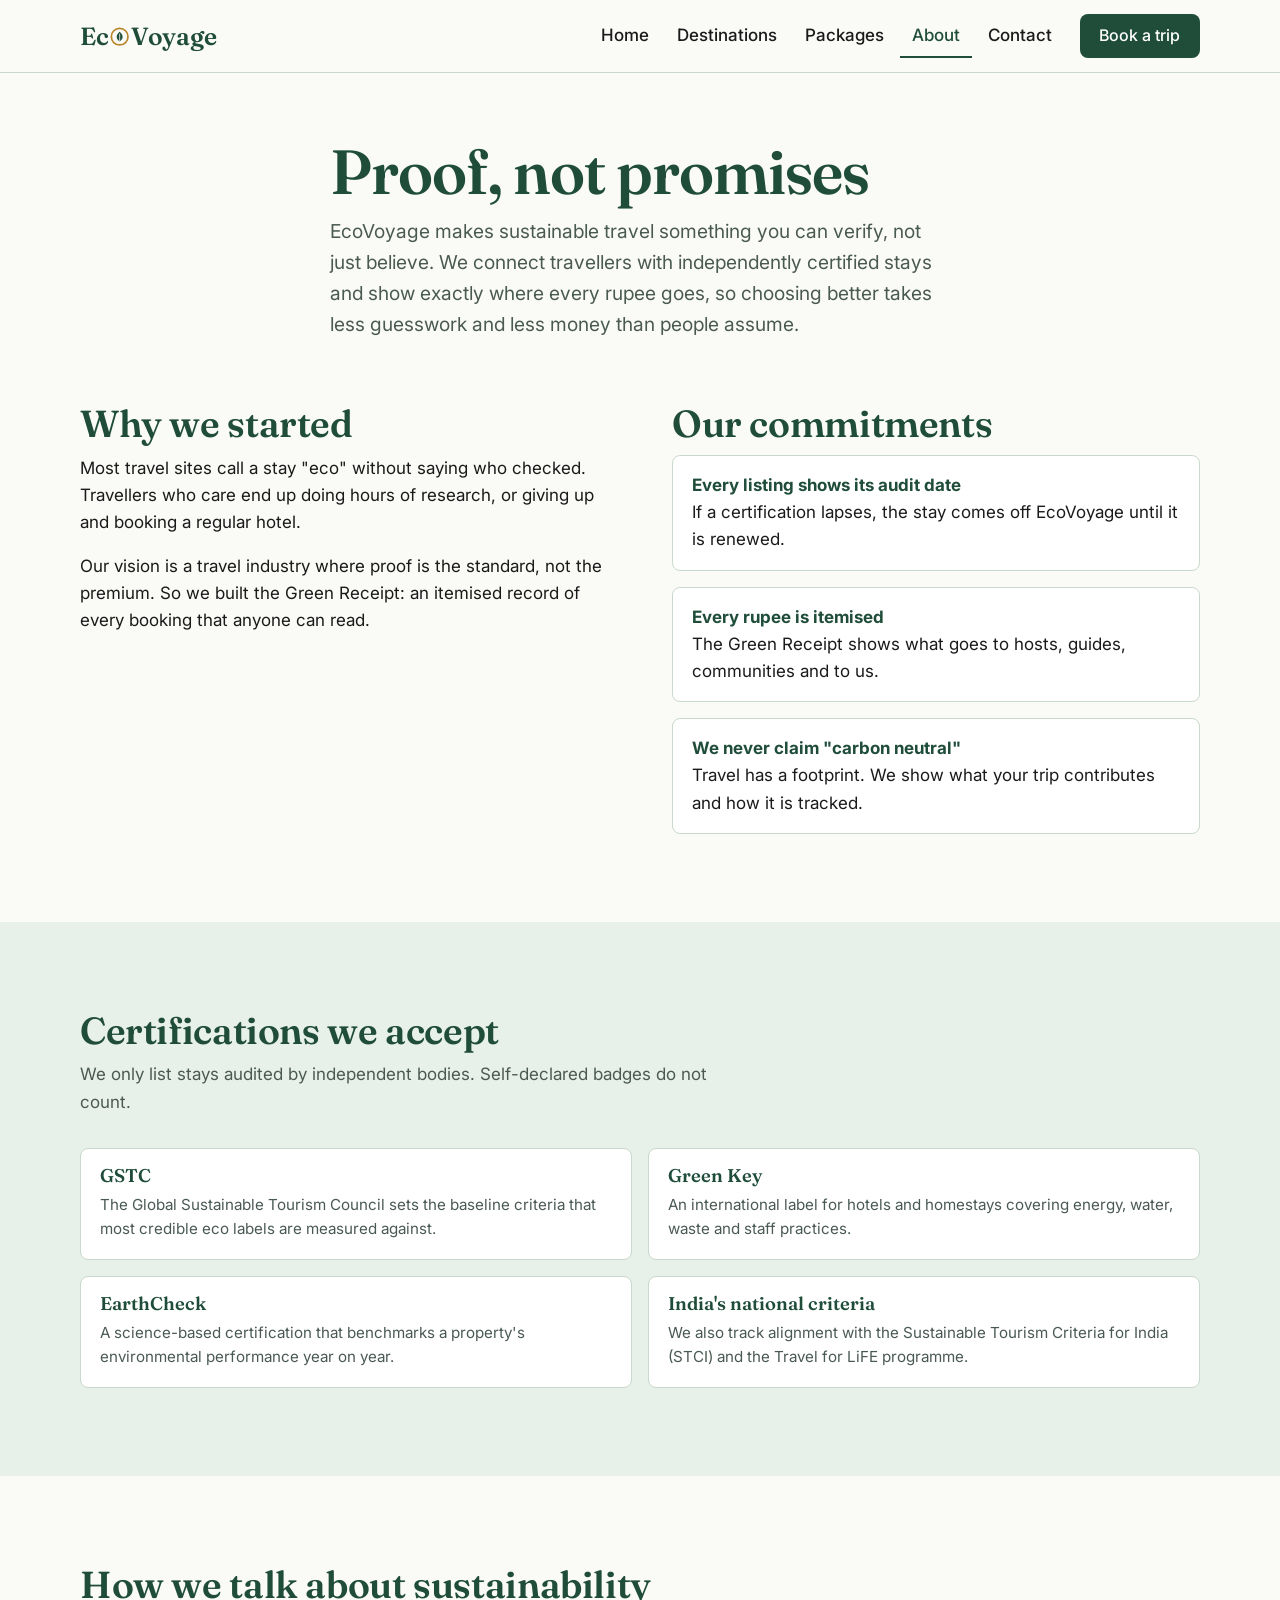
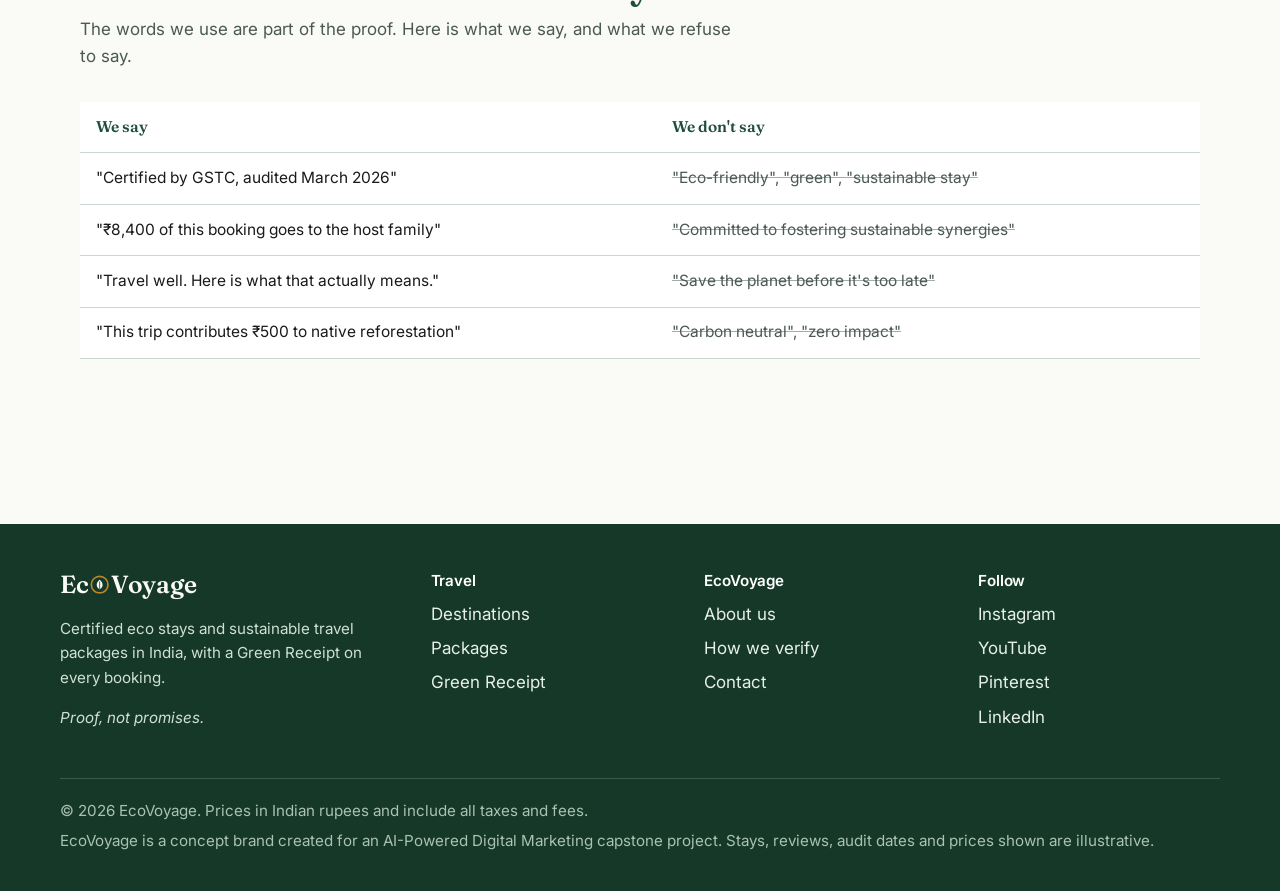
==== about.html @ 96d6a7dd "Add files via upload" ====
<!doctype html>
<html lang="en-IN">
<head>
<meta charset="utf-8">
<meta name="viewport" content="width=device-width, initial-scale=1">
<title>About EcoVoyage | How We Verify Eco-Certified Stays in India</title>
<meta name="description" content="EcoVoyage lists only independently certified stays in India and shows the audit date on every listing. Read our mission, our certification standards and our commitments.">
<meta property="og:type" content="website">
<meta property="og:site_name" content="EcoVoyage">
<meta property="og:title" content="About EcoVoyage | How We Verify Eco-Certified Stays in India">
<meta property="og:description" content="EcoVoyage lists only independently certified stays in India and shows the audit date on every listing. Read our mission, our certification standards and our commitments.">
<meta name="theme-color" content="#1F4D3A">
<link rel="icon" href="assets/favicon.svg" type="image/svg+xml">
<link rel="preconnect" href="https://fonts.googleapis.com">
<link rel="preconnect" href="https://fonts.gstatic.com" crossorigin>
<link href="https://fonts.googleapis.com/css2?family=Fraunces:opsz,wght@9..144,500;9..144,600&family=Inter:wght@400;500;600&display=swap" rel="stylesheet">
<link rel="stylesheet" href="style.css">
<!-- Task 7: paste the Google tag (gtag.js) snippet from Google Ads here, directly below this line. -->
</head><body>
<a class="skip" href="#main">Skip to content</a>
<header class="site-header">
  <div class="wrap header-inner">
    <a class="brand" href="index.html" aria-label="EcoVoyage home">Ec<svg class="seal" viewBox="0 0 32 32" aria-hidden="true" focusable="false"><circle class="ring" cx="16" cy="16" r="12.5"/><path class="leaf" d="M16 8.5c-4.6 3.8-5.8 8.4-2.6 12.4 1.2 1.4 2.6 2.2 2.6 2.2s1.4-.8 2.6-2.2c3.2-4 2-8.6-2.6-12.4z"/><path class="vein" d="M16 12v10"/></svg>Voyage</a>
    <button class="nav-toggle" type="button" aria-expanded="false" aria-controls="site-nav">Menu</button>
    <nav id="site-nav" class="site-nav" aria-label="Main">
      <a href="index.html">Home</a>
      <a href="destinations.html">Destinations</a>
      <a href="packages.html">Packages</a>
      <a href="about.html" aria-current="page">About</a>
      <a href="contact.html">Contact</a>
      <a class="btn btn-primary nav-cta" href="packages.html">Book a trip</a>
    </nav>
  </div>
</header>
<main id="main">
<section class="page-head">
  <div class="wrap section-intro">
    <h1>Proof, not promises</h1>
    <p class="lead">EcoVoyage makes sustainable travel something you can verify, not just believe. We connect travellers with independently certified stays and show exactly where every rupee goes, so choosing better takes less guesswork and less money than people assume.</p>
  </div>
</section>
<section class="band" style="padding-top:1rem" aria-labelledby="why">
  <div class="wrap split">
    <div>
      <h2 id="why">Why we started</h2>
      <p>Most travel sites call a stay "eco" without saying who checked. Travellers who care end up doing hours of research, or giving up and booking a regular hotel.</p>
      <p>Our vision is a travel industry where proof is the standard, not the premium. So we built the Green Receipt: an itemised record of every booking that anyone can read.</p>
    </div>
    <div>
      <h2>Our commitments</h2>
      <ul class="commitments">
        <li><strong>Every listing shows its audit date</strong>If a certification lapses, the stay comes off EcoVoyage until it is renewed.</li>
        <li><strong>Every rupee is itemised</strong>The Green Receipt shows what goes to hosts, guides, communities and to us.</li>
        <li><strong>We never claim "carbon neutral"</strong>Travel has a footprint. We show what your trip contributes and how it is tracked.</li>
      </ul>
    </div>
  </div>
</section>
<section class="band band-sage" id="certifications" aria-labelledby="certs-h">
  <div class="wrap">
    <div class="section-intro">
      <h2 id="certs-h">Certifications we accept</h2>
      <p>We only list stays audited by independent bodies. Self-declared badges do not count.</p>
    </div>
    <div class="certs">
      <div class="cert"><h3>GSTC</h3><p>The Global Sustainable Tourism Council sets the baseline criteria that most credible eco labels are measured against.</p></div>
      <div class="cert"><h3>Green Key</h3><p>An international label for hotels and homestays covering energy, water, waste and staff practices.</p></div>
      <div class="cert"><h3>EarthCheck</h3><p>A science-based certification that benchmarks a property's environmental performance year on year.</p></div>
      <div class="cert"><h3>India's national criteria</h3><p>We also track alignment with the Sustainable Tourism Criteria for India (STCI) and the Travel for LiFE programme.</p></div>
    </div>
  </div>
</section>
<section class="band" aria-labelledby="voice">
  <div class="wrap">
    <div class="section-intro">
      <h2 id="voice">How we talk about sustainability</h2>
      <p>The words we use are part of the proof. Here is what we say, and what we refuse to say.</p>
    </div>
    <div class="table-scroll">
      <table class="voice">
        <thead><tr><th scope="col">We say</th><th scope="col">We don't say</th></tr></thead>
        <tbody>
          <tr><td>"Certified by GSTC, audited March 2026"</td><td>"Eco-friendly", "green", "sustainable stay"</td></tr>
          <tr><td>"&#8377;8,400 of this booking goes to the host family"</td><td>"Committed to fostering sustainable synergies"</td></tr>
          <tr><td>"Travel well. Here is what that actually means."</td><td>"Save the planet before it's too late"</td></tr>
          <tr><td>"This trip contributes &#8377;500 to native reforestation"</td><td>"Carbon neutral", "zero impact"</td></tr>
        </tbody>
      </table>
    </div>
  </div>
</section>
</main>
<footer class="site-footer">
  <div class="wrap footer-grid">
    <div>
      <a class="brand" href="index.html" aria-label="EcoVoyage home">Ec<svg class="seal" viewBox="0 0 32 32" aria-hidden="true" focusable="false"><circle class="ring" cx="16" cy="16" r="12.5"/><path class="leaf" d="M16 8.5c-4.6 3.8-5.8 8.4-2.6 12.4 1.2 1.4 2.6 2.2 2.6 2.2s1.4-.8 2.6-2.2c3.2-4 2-8.6-2.6-12.4z"/><path class="vein" d="M16 12v10"/></svg>Voyage</a>
      <p style="margin-top:1rem">Certified eco stays and sustainable travel packages in India, with a Green Receipt on every booking.</p>
      <p><em>Proof, not promises.</em></p>
    </div>
    <div>
      <h2>Travel</h2>
      <ul><li><a href="destinations.html">Destinations</a></li><li><a href="packages.html">Packages</a></li><li><a href="packages.html#receipt-starter">Green Receipt</a></li></ul>
    </div>
    <div>
      <h2>EcoVoyage</h2>
      <ul><li><a href="about.html">About us</a></li><li><a href="about.html#certifications">How we verify</a></li><li><a href="contact.html">Contact</a></li></ul>
    </div>
    <div>
      <h2>Follow</h2>
      <ul><li><a href="#">Instagram</a></li><li><a href="#">YouTube</a></li><li><a href="#">Pinterest</a></li><li><a href="#">LinkedIn</a></li></ul>
    </div>
  </div>
  <div class="wrap footer-note">
    <p>&copy; 2026 EcoVoyage. Prices in Indian rupees and include all taxes and fees.</p>
    <p>EcoVoyage is a concept brand created for an AI-Powered Digital Marketing capstone project. Stays, reviews, audit dates and prices shown are illustrative.</p>
  </div>
</footer>
<script src="script.js"></script>
</body>
</html>
---- style.css ----
/* EcoVoyage | Proof, not promises
   WORLD: a travel desk where every claim comes with its paperwork.
   FEELING: calm trust. Emma should feel she can check, not just believe.
   SIGNATURE: the Green Receipt, an itemised booking slip showing who audited the stay and where each rupee goes.
   COLOUR RULE: Verified Amber is used only for verification (stamps, audit dates, certification tags). Nothing decorative is amber.
*/
:root{
  --forest:#1F4D3A;      /* primary: headers, navigation, CTAs */
  --forest-deep:#163829; /* hover and footer */
  --sage:#E8F0EA;        /* section bands */
  --sage-line:#C9D9CD;   /* borders on sage */
  --amber:#B8862B;       /* proof accent: borders, stamps, icons */
  --amber-text:#7A5716;  /* proof text on light backgrounds (AA contrast) */
  --ink:#1A1A1A;         /* body text */
  --muted:#4A5A52;       /* secondary text */
  --paper:#FAFAF7;       /* page background */
  --white:#FFFFFF;
  --serif:"Fraunces", Georgia, "Times New Roman", serif;
  --sans:"Inter", system-ui, -apple-system, "Segoe UI", Roboto, Arial, sans-serif;
  --wrap:1160px;
}
*,*::before,*::after{box-sizing:border-box}
html{scroll-behavior:smooth;-webkit-text-size-adjust:100%}
body{margin:0;font-family:var(--sans);font-size:1.0625rem;line-height:1.6;color:var(--ink);background:var(--paper);-webkit-font-smoothing:antialiased}
img,svg{max-width:100%;display:block}
a{color:var(--forest)}
a:hover{color:var(--forest-deep)}
:focus-visible{outline:3px solid var(--forest);outline-offset:3px;border-radius:4px}
.skip{position:absolute;left:-9999px;top:0;background:var(--forest);color:#fff;padding:.6rem 1rem;z-index:100}
.skip:focus{left:1rem;top:1rem}
.wrap{max-width:var(--wrap);margin:0 auto;padding:0 1.25rem}

/* Type */
h1,h2,h3{font-family:var(--serif);font-weight:600;line-height:1.12;color:var(--forest);font-optical-sizing:auto;margin:0 0 .6rem}
h1{font-size:clamp(2.3rem,5.2vw,3.9rem);letter-spacing:-.015em}
h2{font-size:clamp(1.7rem,3.2vw,2.35rem);letter-spacing:-.01em}
h3{font-size:1.3rem}
p{margin:0 0 1rem;max-width:66ch}
.lead{font-size:1.2rem;color:var(--muted);max-width:52ch}
.muted{color:var(--muted)}
.section-intro{max-width:60ch;margin-bottom:2rem}
.section-intro p{color:var(--muted)}

/* Buttons */
.btn{display:inline-flex;align-items:center;justify-content:center;min-height:48px;padding:.75rem 1.3rem;border-radius:8px;font:600 1rem/1.2 var(--sans);text-decoration:none;border:2px solid transparent;cursor:pointer;transition:background-color .15s,border-color .15s}
.btn-primary{background:var(--forest);color:#fff}
.btn-primary:hover{background:var(--forest-deep);color:#fff}
.btn-quiet{background:transparent;color:var(--forest);border-color:var(--forest)}
.btn-quiet:hover{background:var(--sage);color:var(--forest-deep)}
.btn-row{display:flex;flex-wrap:wrap;gap:.75rem;margin-top:1.5rem}

/* Brand wordmark: the leaf seal replaces the "o" in Eco */
.brand{display:inline-flex;align-items:center;font-family:var(--serif);font-weight:600;font-size:1.55rem;letter-spacing:-.01em;color:var(--forest);text-decoration:none;line-height:1}
.brand .seal{width:.86em;height:.86em;margin:0 .02em;transform:translateY(.04em)}
.seal .ring{fill:none;stroke:var(--amber);stroke-width:2.6}
.seal .leaf{fill:currentColor}
.seal .vein{stroke:var(--paper);stroke-width:1.2;fill:none;stroke-linecap:round}

/* Header */
.site-header{position:sticky;top:0;z-index:50;background:rgba(250,250,247,.94);backdrop-filter:blur(8px);border-bottom:1px solid var(--sage-line)}
.header-inner{display:flex;align-items:center;justify-content:space-between;gap:1rem;min-height:72px}
.site-nav{display:flex;align-items:center;gap:.25rem}
.site-nav a{color:var(--ink);text-decoration:none;padding:.55rem .75rem;border-radius:6px;font-weight:500}
.site-nav a:hover{background:var(--sage);color:var(--forest)}
.site-nav a[aria-current="page"]{color:var(--forest);box-shadow:inset 0 -2px 0 var(--forest);border-radius:0}
.site-nav .nav-cta{margin-left:.75rem;color:#fff;padding:.6rem 1.1rem;border-radius:8px;min-height:44px}
.site-nav .nav-cta:hover{background:var(--forest-deep);color:#fff}
.nav-toggle{display:none;background:none;border:2px solid var(--forest);color:var(--forest);font:600 .95rem var(--sans);padding:.5rem .9rem;border-radius:8px;min-height:44px;cursor:pointer}
@media (max-width:860px){
  .js .nav-toggle{display:inline-flex}
  .js .site-nav{display:none;position:absolute;left:0;right:0;top:100%;background:var(--paper);flex-direction:column;align-items:stretch;padding:.75rem 1.25rem 1.25rem;border-bottom:1px solid var(--sage-line)}
  .js .site-nav.open{display:flex}
  .site-nav{flex-wrap:wrap}
  .site-nav a{padding:.8rem .5rem}
  .site-nav .nav-cta{margin:.5rem 0 0}
}

/* Sections */
.band{padding:clamp(3rem,7vw,5.5rem) 0}
.band-sage{background:var(--sage)}
.page-head{padding:clamp(2.5rem,6vw,4rem) 0 1rem}

/* Hero */
.hero{padding:clamp(2.5rem,6vw,5rem) 0 clamp(3rem,6vw,5rem)}
.hero-grid{display:grid;grid-template-columns:1.05fr .95fr;gap:clamp(2rem,5vw,4.5rem);align-items:center}
.hero .trust-line{margin-top:1.75rem;font-size:.95rem;color:var(--muted);max-width:48ch}
@media (max-width:900px){.hero-grid{grid-template-columns:1fr}}

/* Proof tags (amber = verification only) */
.proof{display:inline-flex;align-items:flex-start;gap:.4rem;font-size:.85rem;font-weight:600;color:var(--amber-text)}
.proof::before{content:"";flex-shrink:0;margin-top:.3em;width:.8rem;height:.8rem;border-radius:50%;border:2px solid var(--amber);background:radial-gradient(circle,var(--amber) 0 30%,transparent 32%)}

/* Certification row */
.cert-row{display:flex;flex-wrap:wrap;gap:1rem 2.5rem;align-items:baseline;padding:1.5rem 0;border-top:1px solid var(--sage-line);border-bottom:1px solid var(--sage-line)}
.cert-row p{margin:0;color:var(--muted);font-size:.95rem}
.cert-row ul{display:flex;flex-wrap:wrap;gap:.75rem 2rem;list-style:none;margin:0;padding:0}
.cert-row li{font-family:var(--serif);font-size:1.15rem;color:var(--forest)}

/* How it works: a real sequence, so it is numbered */
.steps{list-style:none;margin:0;padding:0;display:grid;grid-template-columns:repeat(4,1fr);gap:1.5rem;counter-reset:step}
.steps li{counter-increment:step;position:relative;padding-top:3.25rem}
.steps li::before{content:counter(step);position:absolute;top:0;left:0;width:2.4rem;height:2.4rem;border-radius:50%;border:2px solid var(--forest);color:var(--forest);font:600 1.1rem/2.2rem var(--serif);text-align:center;background:var(--paper)}
.steps li:not(:last-child)::after{content:"";position:absolute;top:1.2rem;left:2.9rem;right:-1rem;border-top:2px dotted var(--sage-line)}
.steps h3{font-size:1.15rem}
.steps p{font-size:.98rem;color:var(--muted)}
@media (max-width:900px){.steps{grid-template-columns:1fr 1fr}.steps li::after{display:none}}
@media (max-width:560px){.steps{grid-template-columns:1fr}}

/* Stay cards */
.stays{display:grid;grid-template-columns:repeat(3,1fr);gap:1.5rem}
@media (max-width:980px){.stays{grid-template-columns:1fr 1fr}}
@media (max-width:620px){.stays{grid-template-columns:1fr}}
.stay{background:var(--white);border:1px solid var(--sage-line);border-radius:10px;overflow:hidden;display:flex;flex-direction:column}
.stay img{width:100%;aspect-ratio:16/10;object-fit:cover;background:var(--sage)}
.stay-body{padding:1.1rem 1.2rem 1.3rem;display:flex;flex-direction:column;gap:.35rem;flex:1}
.stay .place{font-size:.9rem;color:var(--muted);margin:0}
.stay h3{margin:0}
.stay .desc{font-size:.97rem;color:var(--muted);margin:.25rem 0 .5rem}
.stay .price{margin-top:auto;display:flex;justify-content:space-between;align-items:center;gap:1rem;padding-top:.75rem;border-top:1px solid var(--sage)}
.stay .price strong{font-family:var(--serif);font-size:1.25rem;color:var(--ink)}
.stay .price a{font-weight:600}
.stay[hidden]{display:none}

/* Filters */
.filters{display:flex;flex-wrap:wrap;gap:.6rem;margin:0 0 1.75rem}
.filter{font:500 .95rem var(--sans);background:var(--white);border:1px solid var(--sage-line);color:var(--ink);padding:.55rem 1rem;border-radius:999px;cursor:pointer;min-height:44px}
.filter[aria-pressed="true"]{background:var(--forest);border-color:var(--forest);color:#fff}
.filter-status{font-size:.95rem;color:var(--muted);margin:-1rem 0 1.5rem}

/* Packages */
.packages{display:grid;grid-template-columns:repeat(3,1fr);gap:1.5rem}
@media (max-width:980px){.packages{grid-template-columns:1fr}}
.package{background:var(--white);border:1px solid var(--sage-line);border-radius:10px;padding:1.5rem;display:flex;flex-direction:column}
.package .where{color:var(--muted);font-size:.95rem;margin:0 0 .75rem}
.package .cost{font-family:var(--serif);font-size:2rem;color:var(--ink);margin:.25rem 0 0}
.package .cost small{font-family:var(--sans);font-size:.9rem;color:var(--muted);font-weight:400}
.package ul{list-style:none;padding:0;margin:1rem 0 1.25rem;display:grid;gap:.45rem}
.package li{padding-left:1.4rem;position:relative;font-size:.98rem}
.package li::before{content:"";position:absolute;left:0;top:.55em;width:.55rem;height:.55rem;border-radius:2px;background:var(--forest)}
.package .actions{margin-top:auto;display:flex;flex-wrap:wrap;gap:.6rem}

/* ===== Signature: the Green Receipt ===== */
.receipt{position:relative;background:var(--white);color:var(--ink);max-width:440px;margin-inline:auto;padding:1.75rem 1.6rem 2.2rem;border-radius:4px 4px 0 0;box-shadow:0 1px 0 var(--sage-line),0 18px 40px -18px rgba(31,77,58,.35);font-variant-numeric:tabular-nums}
.receipt::after{content:"";position:absolute;left:0;right:0;bottom:-12px;height:12px;background:linear-gradient(-45deg,transparent 8px,var(--white) 0) 0 0/16px 12px repeat-x,linear-gradient(45deg,transparent 8px,var(--white) 0) 0 0/16px 12px repeat-x}
.receipt-head{display:grid;grid-template-columns:1fr auto;gap:.5rem 1rem;padding-bottom:1rem;border-bottom:2px dashed var(--sage-line);margin-bottom:.75rem}
.receipt-title{font-family:var(--serif);font-size:1.35rem;color:var(--forest);margin:0}
.receipt-meta{margin:0;font-size:.9rem;color:var(--muted)}
.receipt-no{margin:.35rem 0 0;font-size:.8rem;color:var(--muted)}
.stamp{grid-row:1/4;grid-column:2;align-self:start;width:96px;height:96px;border-radius:50%;border:2px solid var(--amber);outline:1px solid var(--amber);outline-offset:3px;color:var(--amber-text);display:flex;flex-direction:column;align-items:center;justify-content:center;text-align:center;font-size:.68rem;line-height:1.25;transform:rotate(-8deg);padding:.4rem}
.stamp strong{font-family:var(--serif);font-size:.95rem;font-weight:600}
.receipt-lines{list-style:none;margin:0;padding:0}
.receipt-lines li{display:flex;align-items:baseline;gap:.5rem;padding:.55rem 0}
.receipt-lines .item{display:flex;flex-direction:column;font-weight:500;font-size:.97rem}
.receipt-lines .item small{font-weight:400;font-size:.82rem;color:var(--muted)}
.receipt-lines .leader{flex:1;border-bottom:2px dotted var(--sage-line);transform:translateY(-.3em);min-width:1rem}
.receipt-lines .amt{font-weight:600}
.receipt-total{display:flex;justify-content:space-between;align-items:baseline;border-top:2px solid var(--ink);margin-top:.5rem;padding-top:.75rem}
.receipt-total strong{font-family:var(--serif);font-size:1.6rem}
.local-share{margin-top:1rem}
.local-share .bar{height:10px;border-radius:5px;background:var(--sage);overflow:hidden}
.local-share .bar span{display:block;height:100%;background:var(--forest)}
.local-share p{margin:.5rem 0 0;font-size:.92rem}
.receipt-foot{margin:1rem 0 0;font-size:.85rem;color:var(--muted);text-align:center}

/* One orchestrated moment: the receipt prints on first load */
@media (prefers-reduced-motion:no-preference){
  .hero .receipt{animation:print 1.1s cubic-bezier(.2,.7,.2,1) .2s both}
  @keyframes print{from{clip-path:inset(0 0 100% 0);transform:translateY(-14px)}to{clip-path:inset(0 0 -20px 0);transform:none}}
}

/* Receipt tabs (packages page) */
.receipt-tabs{display:flex;flex-wrap:wrap;gap:.5rem;justify-content:center;margin-bottom:2rem}
.receipt-tabs button{font:600 .95rem var(--sans);background:var(--white);border:1px solid var(--sage-line);color:var(--forest);padding:.6rem 1.1rem;border-radius:8px;min-height:44px;cursor:pointer}
.receipt-tabs button[aria-selected="true"]{background:var(--forest);color:#fff;border-color:var(--forest)}
.receipt-panels{display:grid;gap:3rem}
.js .receipt-panels .receipt[hidden]{display:none}

/* Reviews */
.reviews{display:grid;grid-template-columns:repeat(3,1fr);gap:1.5rem}
@media (max-width:900px){.reviews{grid-template-columns:1fr}}
.review{margin:0;padding:1.4rem;background:var(--white);border-left:3px solid var(--forest);border-radius:0 8px 8px 0}
.review blockquote{margin:0 0 1rem;font-family:var(--serif);font-size:1.12rem;line-height:1.45;color:var(--ink)}
.review figcaption{font-size:.92rem;color:var(--muted)}

/* FAQ */
.faq{max-width:760px}
.faq details{border-bottom:1px solid var(--sage-line);padding:1rem 0}
.faq summary{cursor:pointer;font-weight:600;font-size:1.05rem;list-style:none;display:flex;justify-content:space-between;gap:1rem}
.faq summary::-webkit-details-marker{display:none}
.faq summary::after{content:"+";font-family:var(--serif);font-size:1.4rem;line-height:1;color:var(--forest)}
.faq details[open] summary::after{content:"\2212"}
.faq details p{margin:.75rem 0 0;color:var(--muted)}

/* Newsletter + forms */
.signup{display:grid;grid-template-columns:1fr 1fr;gap:2rem;align-items:center;background:var(--forest);color:#fff;border-radius:12px;padding:clamp(1.75rem,4vw,3rem)}
.signup h2{color:#fff}
.signup p{color:#D6E4DA}
@media (max-width:820px){.signup{grid-template-columns:1fr}}
.signup form{display:flex;gap:.6rem;flex-wrap:wrap}
.signup label{flex-basis:100%;font-weight:600}
.signup input{flex:1 1 220px}
.signup .btn-primary{background:var(--paper);color:var(--forest)}
.signup .btn-primary:hover{background:var(--sage);color:var(--forest-deep)}
input,select,textarea{font:inherit;color:var(--ink);background:var(--white);border:1px solid #9FB3A6;border-radius:8px;padding:.75rem .9rem;min-height:48px;width:100%}
textarea{min-height:140px;resize:vertical}
.form{display:grid;gap:1.1rem;max-width:620px}
.form label{display:grid;gap:.35rem;font-weight:600;font-size:.97rem}
.form .hint{font-weight:400;font-size:.88rem;color:var(--muted)}
.form .two{display:grid;grid-template-columns:1fr 1fr;gap:1rem}
@media (max-width:560px){.form .two{grid-template-columns:1fr}}
.hp{position:absolute;left:-9999px}

/* About */
.split{display:grid;grid-template-columns:1fr 1fr;gap:clamp(2rem,5vw,4rem)}
@media (max-width:860px){.split{grid-template-columns:1fr}}
.voice{width:100%;border-collapse:collapse;background:var(--white);font-size:.97rem}
.voice th,.voice td{text-align:left;padding:.8rem 1rem;border-bottom:1px solid var(--sage-line);vertical-align:top}
.voice th{font-family:var(--serif);color:var(--forest);font-weight:600}
.voice td:last-child{color:var(--muted);text-decoration:line-through;text-decoration-color:rgba(74,90,82,.5)}
.table-scroll{overflow-x:auto}
.commitments{list-style:none;padding:0;margin:0;display:grid;gap:1rem}
.commitments li{padding:1rem 1.2rem;background:var(--white);border:1px solid var(--sage-line);border-radius:8px}
.commitments strong{display:block;color:var(--forest)}
.certs{display:grid;grid-template-columns:repeat(2,1fr);gap:1rem}
@media (max-width:620px){.certs{grid-template-columns:1fr}}
.cert{background:var(--white);border:1px solid var(--sage-line);border-radius:8px;padding:1.1rem 1.2rem}
.cert h3{font-size:1.15rem;margin-bottom:.35rem}
.cert p{font-size:.95rem;color:var(--muted);margin:0}

/* Thanks */
.thanks{max-width:640px}

/* Footer */
.site-footer{background:var(--forest-deep);color:#CFE0D4;margin-top:clamp(3rem,6vw,5rem)}
.site-footer a{color:#E8F0EA;text-decoration:none}
.site-footer a:hover{text-decoration:underline;color:#fff}
.footer-grid{display:grid;grid-template-columns:1.4fr 1fr 1fr 1fr;gap:2rem;padding:3rem 0 2rem}
@media (max-width:860px){.footer-grid{grid-template-columns:1fr 1fr}}
.site-footer .brand{color:var(--paper)}
.site-footer .seal .vein{stroke:var(--forest-deep)}
.site-footer h2{font-family:var(--sans);font-size:.95rem;font-weight:600;color:#fff;margin:0 0 .75rem}
.site-footer ul{list-style:none;margin:0;padding:0;display:grid;gap:.45rem}
.site-footer p{font-size:.95rem}
.footer-note{border-top:1px solid rgba(232,240,234,.18);padding:1.25rem 0 2rem;font-size:.85rem;color:#A9C2B1}
.footer-note p{max-width:none;margin:0 0 .35rem}
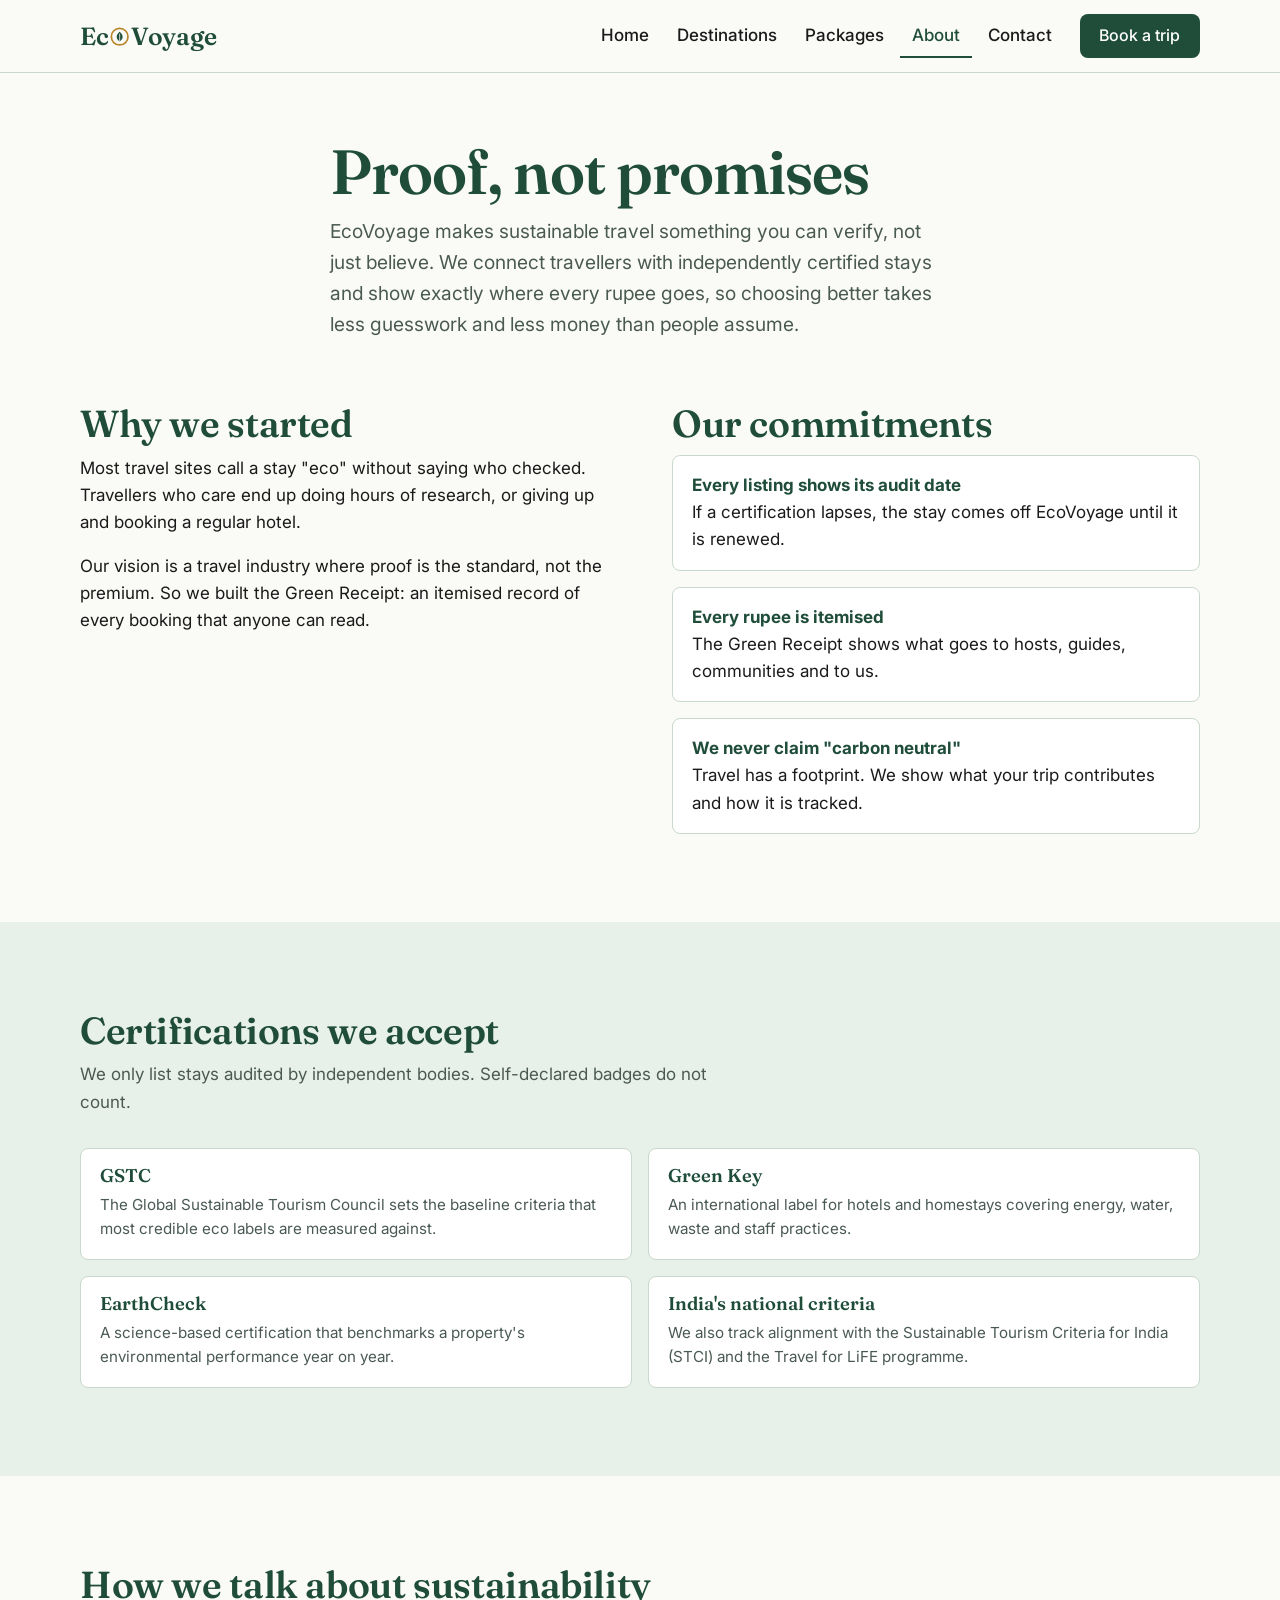
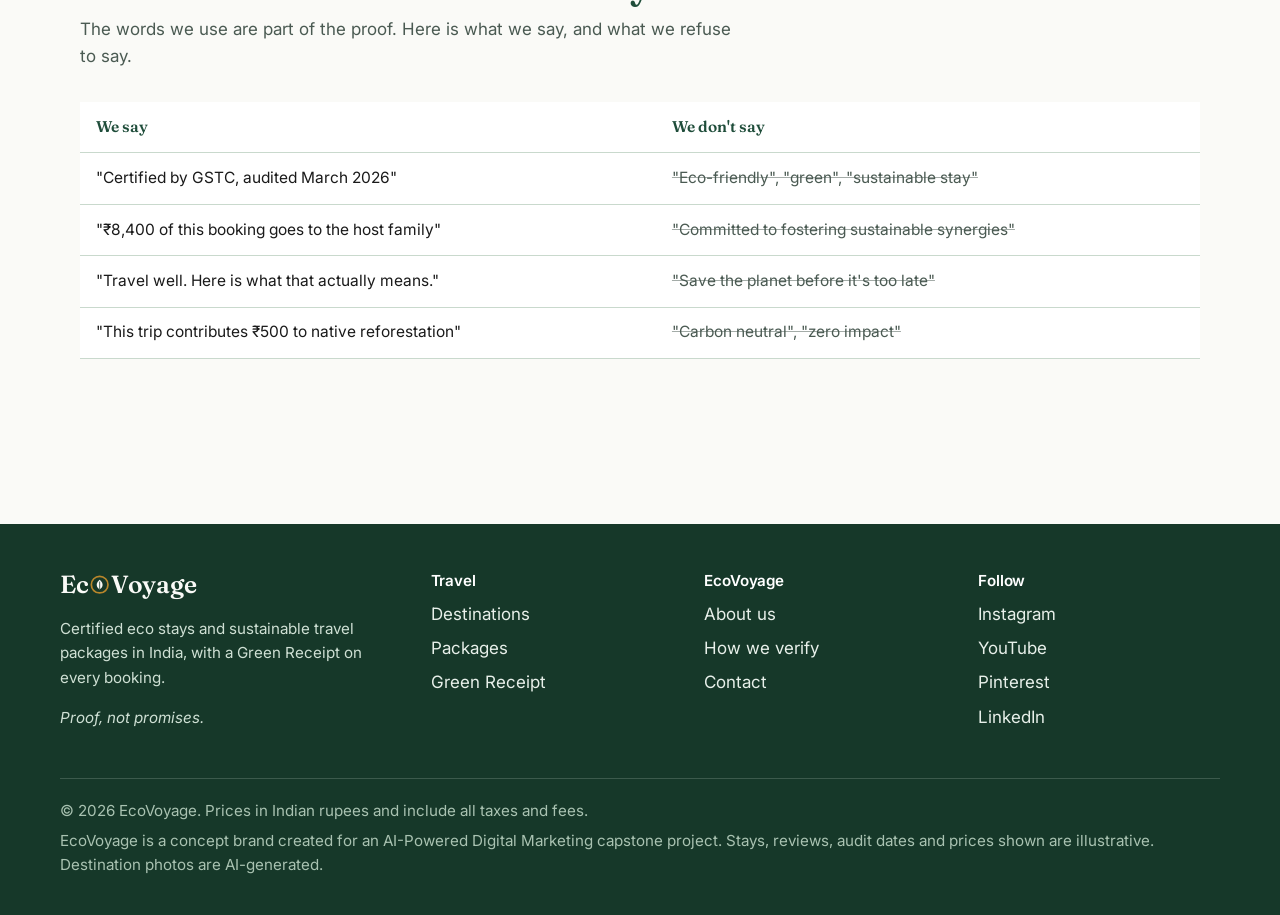
==== commit 0e4b7804: "Add files via upload Use destination photos with AI disclosure" ====
--- a/about.html
+++ b/about.html
@@ -112,7 +112,7 @@
   </div>
   <div class="wrap footer-note">
     <p>&copy; 2026 EcoVoyage. Prices in Indian rupees and include all taxes and fees.</p>
-    <p>EcoVoyage is a concept brand created for an AI-Powered Digital Marketing capstone project. Stays, reviews, audit dates and prices shown are illustrative.</p>
+    <p>EcoVoyage is a concept brand created for an AI-Powered Digital Marketing capstone project. Stays, reviews, audit dates and prices shown are illustrative. Destination photos are AI-generated.</p>
   </div>
 </footer>
 <script src="script.js"></script>
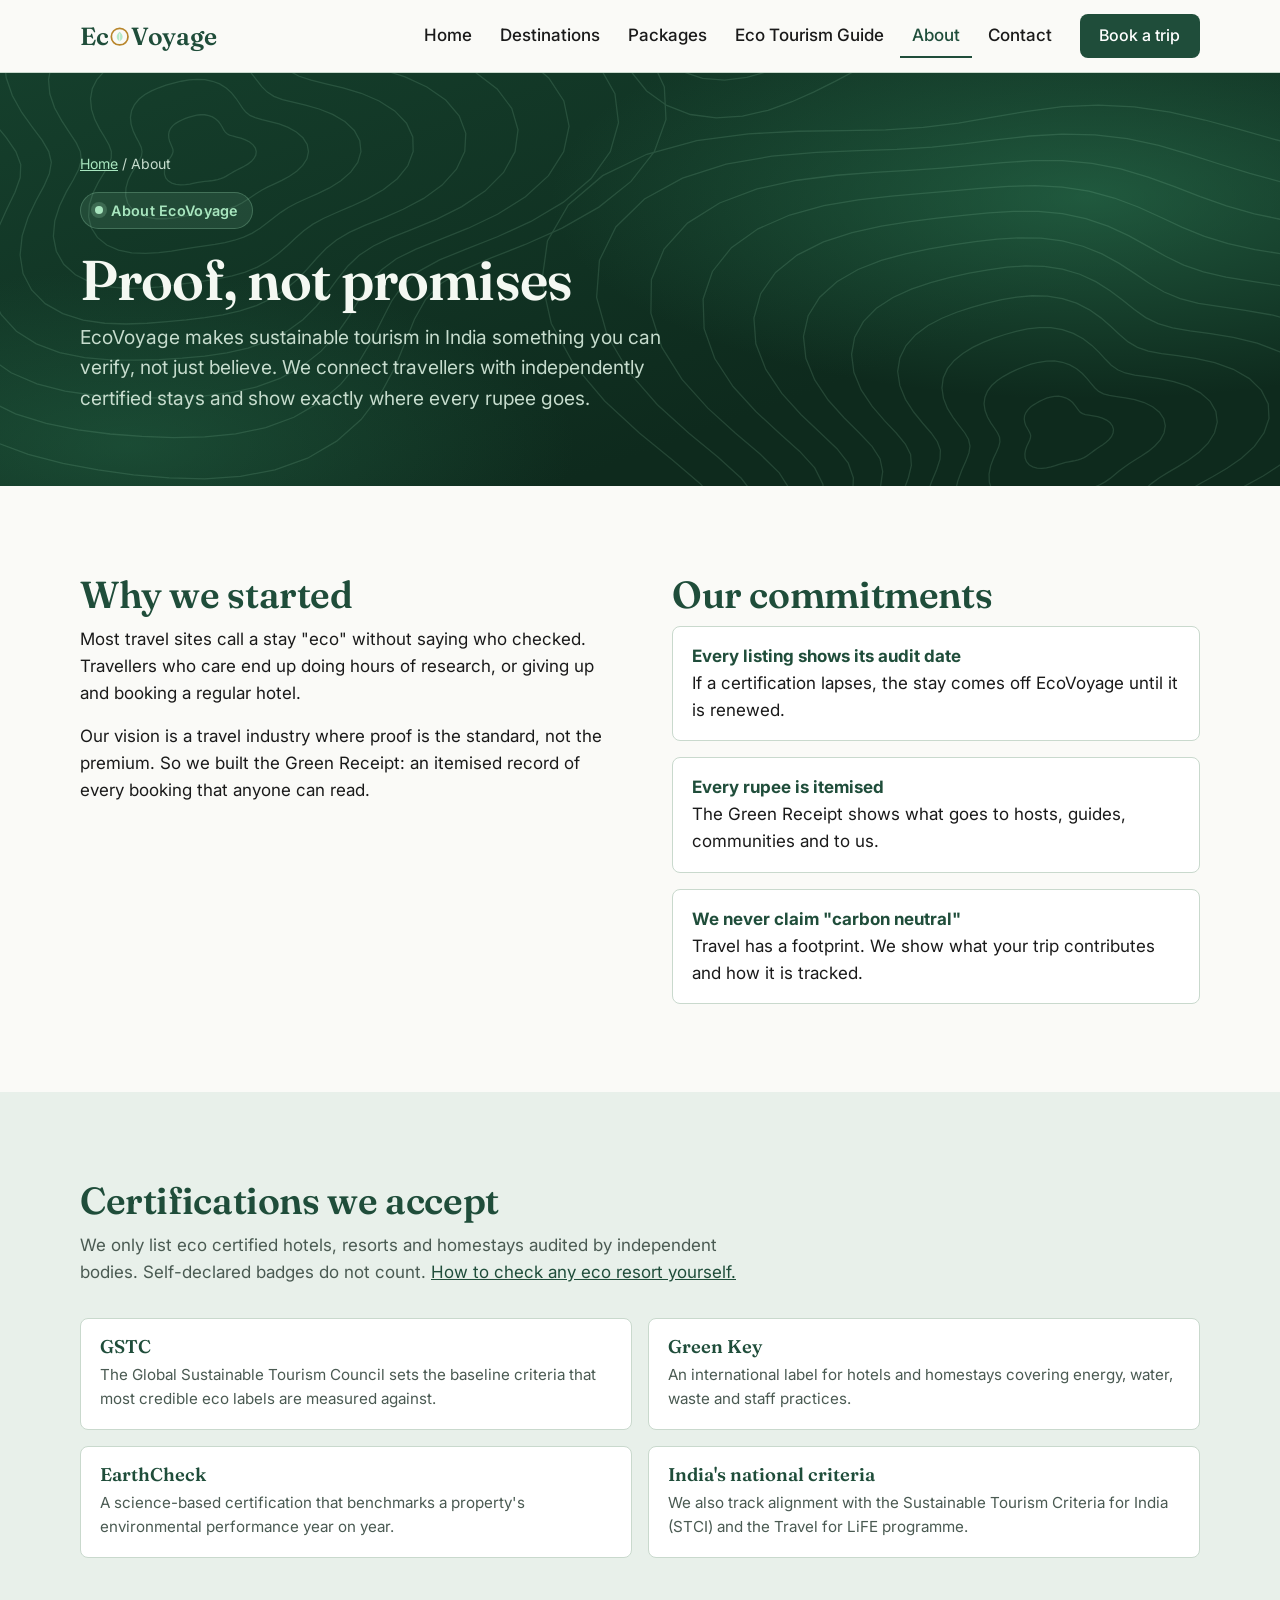
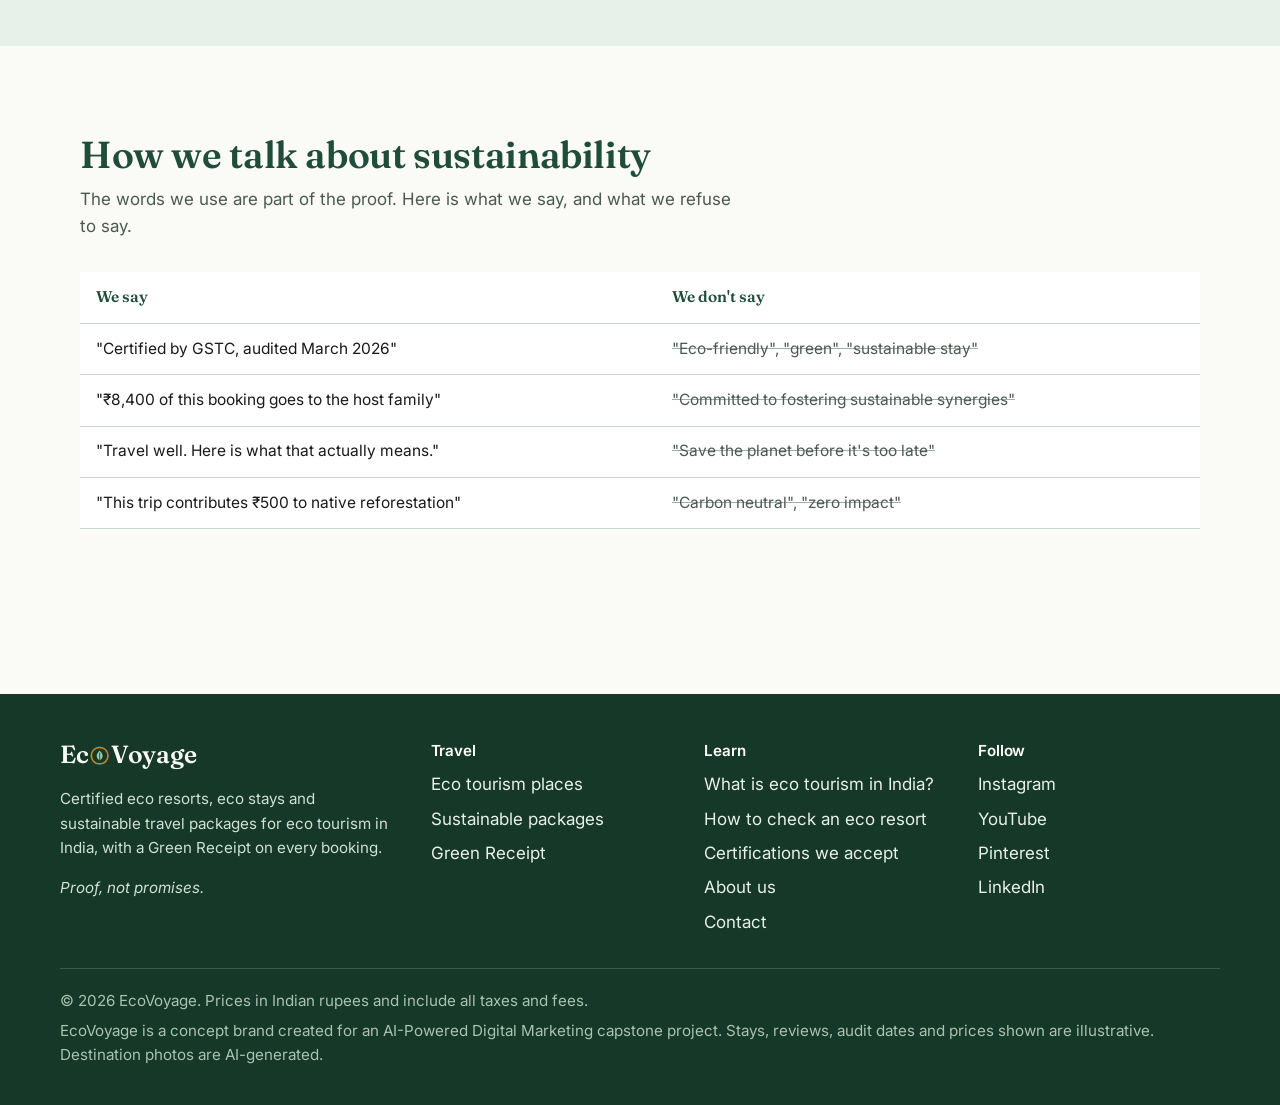
==== commit 5a508e3e: "Add files via upload V2: 3D hero, colour, motion, guide page and SEO." ====
--- a/about.html
+++ b/about.html
@@ -3,19 +3,25 @@
 <head>
 <meta charset="utf-8">
 <meta name="viewport" content="width=device-width, initial-scale=1">
-<title>About EcoVoyage | How We Verify Eco-Certified Stays in India</title>
-<meta name="description" content="EcoVoyage lists only independently certified stays in India and shows the audit date on every listing. Read our mission, our certification standards and our commitments.">
+<title>About EcoVoyage: How We Verify Eco Resorts in India</title>
+<meta name="description" content="EcoVoyage lists only independently certified eco resorts and homestays in India and shows the audit date on every listing. Read our mission and standards.">
+<link rel="canonical" href="https://eco-mannat.netlify.app/about.html">
 <meta property="og:type" content="website">
 <meta property="og:site_name" content="EcoVoyage">
-<meta property="og:title" content="About EcoVoyage | How We Verify Eco-Certified Stays in India">
-<meta property="og:description" content="EcoVoyage lists only independently certified stays in India and shows the audit date on every listing. Read our mission, our certification standards and our commitments.">
-<meta name="theme-color" content="#1F4D3A">
+<meta property="og:locale" content="en_IN">
+<meta property="og:url" content="https://eco-mannat.netlify.app/about.html">
+<meta property="og:title" content="About EcoVoyage: How We Verify Eco Resorts in India">
+<meta property="og:description" content="EcoVoyage lists only independently certified eco resorts and homestays in India and shows the audit date on every listing. Read our mission and standards.">
+<meta property="og:image" content="https://eco-mannat.netlify.app/assets/yuksom.webp">
+<meta name="twitter:card" content="summary_large_image">
+<meta name="theme-color" content="#0E2A1D">
 <link rel="icon" href="assets/favicon.svg" type="image/svg+xml">
 <link rel="preconnect" href="https://fonts.googleapis.com">
 <link rel="preconnect" href="https://fonts.gstatic.com" crossorigin>
-<link href="https://fonts.googleapis.com/css2?family=Fraunces:opsz,wght@9..144,500;9..144,600&family=Inter:wght@400;500;600&display=swap" rel="stylesheet">
+<link href="https://fonts.googleapis.com/css2?family=Fraunces:ital,opsz,wght@0,9..144,500;0,9..144,600;1,9..144,500&family=Inter:wght@400;500;600&display=swap" rel="stylesheet">
 <link rel="stylesheet" href="style.css">
 <!-- Task 7: paste the Google tag (gtag.js) snippet from Google Ads here, directly below this line. -->
+<script type="application/ld+json">{"@context": "https://schema.org", "@type": "BreadcrumbList", "itemListElement": [{"@type": "ListItem", "position": 1, "name": "Home", "item": "https://eco-mannat.netlify.app/"}, {"@type": "ListItem", "position": 2, "name": "About", "item": "https://eco-mannat.netlify.app/about.html"}]}</script>
 </head><body>
 <a class="skip" href="#main">Skip to content</a>
 <header class="site-header">
@@ -26,27 +32,29 @@
       <a href="index.html">Home</a>
       <a href="destinations.html">Destinations</a>
       <a href="packages.html">Packages</a>
+      <a href="guide.html">Eco Tourism Guide</a>
       <a href="about.html" aria-current="page">About</a>
       <a href="contact.html">Contact</a>
       <a class="btn btn-primary nav-cta" href="packages.html">Book a trip</a>
     </nav>
   </div>
 </header>
-<main id="main">
-<section class="page-head">
-  <div class="wrap section-intro">
+<main id="main"><section class="page-head dark">
+  <div class="wrap"><div class="section-intro" style="max-width:780px">
+    <p class="crumbs"><a href="index.html">Home</a> / About</p>
+    <p class="eyebrow"><span class="dot"></span>About EcoVoyage</p>
     <h1>Proof, not promises</h1>
-    <p class="lead">EcoVoyage makes sustainable travel something you can verify, not just believe. We connect travellers with independently certified stays and show exactly where every rupee goes, so choosing better takes less guesswork and less money than people assume.</p>
-  </div>
+    <p class="lead">EcoVoyage makes sustainable tourism in India something you can verify, not just believe. We connect travellers with independently certified stays and show exactly where every rupee goes.</p>
+  </div></div>
 </section>
-<section class="band" style="padding-top:1rem" aria-labelledby="why">
+<section class="band" aria-labelledby="why">
   <div class="wrap split">
-    <div>
+    <div class="reveal">
       <h2 id="why">Why we started</h2>
       <p>Most travel sites call a stay "eco" without saying who checked. Travellers who care end up doing hours of research, or giving up and booking a regular hotel.</p>
       <p>Our vision is a travel industry where proof is the standard, not the premium. So we built the Green Receipt: an itemised record of every booking that anyone can read.</p>
     </div>
-    <div>
+    <div class="reveal" style="--d:.1s">
       <h2>Our commitments</h2>
       <ul class="commitments">
         <li><strong>Every listing shows its audit date</strong>If a certification lapses, the stay comes off EcoVoyage until it is renewed.</li>
@@ -58,25 +66,25 @@
 </section>
 <section class="band band-sage" id="certifications" aria-labelledby="certs-h">
   <div class="wrap">
-    <div class="section-intro">
+    <div class="section-intro reveal">
       <h2 id="certs-h">Certifications we accept</h2>
-      <p>We only list stays audited by independent bodies. Self-declared badges do not count.</p>
+      <p>We only list eco certified hotels, resorts and homestays audited by independent bodies. Self-declared badges do not count. <a href="guide.html#check">How to check any eco resort yourself.</a></p>
     </div>
     <div class="certs">
-      <div class="cert"><h3>GSTC</h3><p>The Global Sustainable Tourism Council sets the baseline criteria that most credible eco labels are measured against.</p></div>
-      <div class="cert"><h3>Green Key</h3><p>An international label for hotels and homestays covering energy, water, waste and staff practices.</p></div>
-      <div class="cert"><h3>EarthCheck</h3><p>A science-based certification that benchmarks a property's environmental performance year on year.</p></div>
-      <div class="cert"><h3>India's national criteria</h3><p>We also track alignment with the Sustainable Tourism Criteria for India (STCI) and the Travel for LiFE programme.</p></div>
+      <div class="cert reveal"><h3>GSTC</h3><p>The Global Sustainable Tourism Council sets the baseline criteria that most credible eco labels are measured against.</p></div>
+      <div class="cert reveal" style="--d:.1s"><h3>Green Key</h3><p>An international label for hotels and homestays covering energy, water, waste and staff practices.</p></div>
+      <div class="cert reveal" style="--d:.2s"><h3>EarthCheck</h3><p>A science-based certification that benchmarks a property's environmental performance year on year.</p></div>
+      <div class="cert reveal" style="--d:.3s"><h3>India's national criteria</h3><p>We also track alignment with the Sustainable Tourism Criteria for India (STCI) and the Travel for LiFE programme.</p></div>
     </div>
   </div>
 </section>
 <section class="band" aria-labelledby="voice">
   <div class="wrap">
-    <div class="section-intro">
+    <div class="section-intro reveal">
       <h2 id="voice">How we talk about sustainability</h2>
       <p>The words we use are part of the proof. Here is what we say, and what we refuse to say.</p>
     </div>
-    <div class="table-scroll">
+    <div class="table-scroll reveal">
       <table class="voice">
         <thead><tr><th scope="col">We say</th><th scope="col">We don't say</th></tr></thead>
         <tbody>
@@ -94,16 +102,16 @@
   <div class="wrap footer-grid">
     <div>
       <a class="brand" href="index.html" aria-label="EcoVoyage home">Ec<svg class="seal" viewBox="0 0 32 32" aria-hidden="true" focusable="false"><circle class="ring" cx="16" cy="16" r="12.5"/><path class="leaf" d="M16 8.5c-4.6 3.8-5.8 8.4-2.6 12.4 1.2 1.4 2.6 2.2 2.6 2.2s1.4-.8 2.6-2.2c3.2-4 2-8.6-2.6-12.4z"/><path class="vein" d="M16 12v10"/></svg>Voyage</a>
-      <p style="margin-top:1rem">Certified eco stays and sustainable travel packages in India, with a Green Receipt on every booking.</p>
+      <p style="margin-top:1rem">Certified eco resorts, eco stays and sustainable travel packages for eco tourism in India, with a Green Receipt on every booking.</p>
       <p><em>Proof, not promises.</em></p>
     </div>
     <div>
       <h2>Travel</h2>
-      <ul><li><a href="destinations.html">Destinations</a></li><li><a href="packages.html">Packages</a></li><li><a href="packages.html#receipt-starter">Green Receipt</a></li></ul>
+      <ul><li><a href="destinations.html">Eco tourism places</a></li><li><a href="packages.html">Sustainable packages</a></li><li><a href="packages.html#receipt-starter">Green Receipt</a></li></ul>
     </div>
     <div>
-      <h2>EcoVoyage</h2>
-      <ul><li><a href="about.html">About us</a></li><li><a href="about.html#certifications">How we verify</a></li><li><a href="contact.html">Contact</a></li></ul>
+      <h2>Learn</h2>
+      <ul><li><a href="guide.html">What is eco tourism in India?</a></li><li><a href="guide.html#check">How to check an eco resort</a></li><li><a href="about.html#certifications">Certifications we accept</a></li><li><a href="about.html">About us</a></li><li><a href="contact.html">Contact</a></li></ul>
     </div>
     <div>
       <h2>Follow</h2>
--- a/style.css
+++ b/style.css
@@ -23,6 +23,7 @@
 html{scroll-behavior:smooth;-webkit-text-size-adjust:100%}
 body{margin:0;font-family:var(--sans);font-size:1.0625rem;line-height:1.6;color:var(--ink);background:var(--paper);-webkit-font-smoothing:antialiased}
 img,svg{max-width:100%;display:block}
+img{height:auto}
 a{color:var(--forest)}
 a:hover{color:var(--forest-deep)}
 :focus-visible{outline:3px solid var(--forest);outline-offset:3px;border-radius:4px}
@@ -66,7 +67,7 @@
 .site-nav .nav-cta{margin-left:.75rem;color:#fff;padding:.6rem 1.1rem;border-radius:8px;min-height:44px}
 .site-nav .nav-cta:hover{background:var(--forest-deep);color:#fff}
 .nav-toggle{display:none;background:none;border:2px solid var(--forest);color:var(--forest);font:600 .95rem var(--sans);padding:.5rem .9rem;border-radius:8px;min-height:44px;cursor:pointer}
-@media (max-width:860px){
+@media (max-width:1080px){
   .js .nav-toggle{display:inline-flex}
   .js .site-nav{display:none;position:absolute;left:0;right:0;top:100%;background:var(--paper);flex-direction:column;align-items:stretch;padding:.75rem 1.25rem 1.25rem;border-bottom:1px solid var(--sage-line)}
   .js .site-nav.open{display:flex}
@@ -243,3 +244,197 @@
 .site-footer p{font-size:.95rem}
 .footer-note{border-top:1px solid rgba(232,240,234,.18);padding:1.25rem 0 2rem;font-size:.85rem;color:#A9C2B1}
 .footer-note p{max-width:none;margin:0 0 .35rem}
+
+/* =====================================================================
+   V2: colour, depth and motion
+   WORLD: a field guide at dusk. Topographic contour lines, deep forest,
+   mint light, and the Green Receipt floating as the proof object.
+   Amber is still reserved for verification (stamp coin, audit tags).
+   ===================================================================== */
+:root{
+  --night:#0E2A1D;     /* deepest forest, hero base */
+  --emerald:#2E7D57;   /* glow and data */
+  --mint:#A8E6BF;      /* highlight on dark */
+  --mint-soft:#D7F2E1;
+  --sand:#E6D5B0;      /* data viz */
+  --clay:#C98F63;      /* data viz */
+  --stone:#8FA89A;     /* data viz */
+}
+.eyebrow{display:inline-flex;align-items:center;gap:.55rem;font-size:.9rem;font-weight:600;letter-spacing:.02em;padding:.4rem .85rem;border-radius:999px;margin:0 0 1.25rem}
+.eyebrow .dot{width:.5rem;height:.5rem;border-radius:50%;background:var(--mint);box-shadow:0 0 0 4px rgba(168,230,191,.2)}
+@media (prefers-reduced-motion:no-preference){.eyebrow .dot{animation:pulse 2.4s ease-in-out infinite}}
+@keyframes pulse{50%{box-shadow:0 0 0 8px rgba(168,230,191,0)}}
+
+/* Dark surfaces */
+.dark{position:relative;isolation:isolate;overflow:hidden;color:#DCEBE1;background:
+  radial-gradient(60% 70% at 85% 30%,rgba(46,125,87,.55),transparent 70%),
+  radial-gradient(50% 60% at 10% 90%,rgba(46,125,87,.35),transparent 70%),
+  linear-gradient(160deg,#153F2C 0%,var(--night) 70%)}
+.dark::before{content:"";position:absolute;inset:-10%;z-index:-1;background:url(topo.svg) center/cover no-repeat;opacity:.9}
+@media (prefers-reduced-motion:no-preference){.dark::before{animation:drift 40s ease-in-out infinite alternate}}
+@keyframes drift{to{transform:translate3d(-3%,2%,0) scale(1.05)}}
+.dark h1,.dark h2,.dark h3{color:#F4F8F2}
+.dark .lead,.dark p{color:#C6DCCD}
+.dark .eyebrow{background:rgba(168,230,191,.1);color:var(--mint);border:1px solid rgba(168,230,191,.25)}
+.dark a:not(.btn){color:var(--mint)}
+.dark :focus-visible{outline-color:var(--mint)}
+.btn-bright{background:var(--mint);color:var(--night)}
+.btn-bright:hover{background:#C4F0D4;color:var(--night);transform:translateY(-2px)}
+.btn-ghost{background:rgba(255,255,255,.04);color:#F4F8F2;border-color:rgba(244,248,242,.45)}
+.btn-ghost:hover{background:rgba(255,255,255,.1);color:#fff;border-color:#fff}
+.btn{transition:background-color .15s,border-color .15s,transform .2s}
+
+/* Hero v2 */
+.hero.dark{padding:clamp(3rem,7vw,6rem) 0 clamp(4rem,8vw,7rem)}
+.hero h1{font-size:clamp(2.5rem,5.6vw,4.4rem)}
+.hero h1 em{font-style:italic;font-weight:500;color:var(--mint);position:relative;white-space:nowrap}
+.hero h1 em::after{content:"";position:absolute;left:0;right:0;bottom:.02em;height:.09em;background:var(--mint);border-radius:2px;transform-origin:left}
+@media (prefers-reduced-motion:no-preference){.hero h1 em::after{animation:underline 1s .9s cubic-bezier(.2,.7,.2,1) both}}
+@keyframes underline{from{transform:scaleX(0)}}
+.hero-proof{list-style:none;padding:0;margin:2rem 0 0;display:flex;flex-wrap:wrap;gap:.6rem 1.4rem;font-size:.92rem;color:#B5CFBE}
+.hero-proof li{display:flex;align-items:center;gap:.45rem}
+.hero-proof li::before{content:"";width:.9rem;height:.9rem;border-radius:50%;background:var(--mint) url("data:image/svg+xml,%3Csvg xmlns='http://www.w3.org/2000/svg' viewBox='0 0 12 12'%3E%3Cpath d='M3 6.2l2 2 4-4.4' fill='none' stroke='%230E2A1D' stroke-width='1.8' stroke-linecap='round' stroke-linejoin='round'/%3E%3C/svg%3E") center/100% no-repeat}
+
+/* The 3D stage: stay photo, Green Receipt and the verification coin */
+.stage{position:relative;perspective:1400px;min-height:600px;display:flex;justify-content:flex-end;align-items:flex-start;padding-right:30px}
+.rig{--rx:0deg;--ry:0deg;position:relative;width:min(380px,86vw);transform-style:preserve-3d;transform:rotateX(calc(7deg + var(--rx))) rotateY(calc(-15deg + var(--ry)));transition:transform .08s linear}
+.layer{position:absolute;transform-style:preserve-3d}
+.layer .float{transform-style:preserve-3d}
+@media (prefers-reduced-motion:no-preference){
+  .layer .float{animation:bob 7s ease-in-out infinite}
+  .l-photo .float{animation-delay:-2s}.l-coin .float{animation-duration:5.5s}.l-chip .float{animation-delay:-3.5s;animation-duration:6s}
+}
+@keyframes bob{50%{transform:translateY(-12px)}}
+.l-receipt{position:relative;transform:translateZ(40px)}
+.l-receipt .receipt{max-width:none;padding:1.4rem 1.3rem 1.8rem;font-size:.92em;box-shadow:0 40px 70px -30px rgba(0,0,0,.6),0 0 0 1px rgba(255,255,255,.4)}
+.l-receipt .receipt::after{bottom:-11px}
+.l-receipt .receipt-lines li{padding:.4rem 0}
+.l-receipt .stamp{display:none}
+.l-receipt .receipt-head{grid-template-columns:1fr}
+.l-photo{top:70px;left:-190px;width:230px;transform:translateZ(-90px) rotate(-8deg)}
+.l-photo figure{margin:0;background:#fff;padding:8px 8px 0;border-radius:6px;box-shadow:0 30px 60px -25px rgba(0,0,0,.65)}
+.l-photo img{width:100%;aspect-ratio:4/3;object-fit:cover;border-radius:3px}
+.l-photo figcaption{font-size:.78rem;color:var(--muted);padding:.5rem .15rem .6rem;font-weight:500}
+.l-coin{top:-26px;right:-46px;transform:translateZ(150px)}
+.coin{width:112px;height:112px;position:relative;transform-style:preserve-3d}
+@media (prefers-reduced-motion:no-preference){.coin{animation:spin 9s cubic-bezier(.6,0,.4,1) infinite}}
+@keyframes spin{0%,30%{transform:rotateY(0)}50%,80%{transform:rotateY(180deg)}100%{transform:rotateY(360deg)}}
+.coin-face{position:absolute;inset:0;border-radius:50%;backface-visibility:hidden;-webkit-backface-visibility:hidden;display:flex;flex-direction:column;align-items:center;justify-content:center;text-align:center;
+  background:radial-gradient(circle at 35% 30%,#F3DDA6,#D6AE5E 45%,#B8862B 75%,#8C6420);color:#3E2A06;
+  box-shadow:inset 0 0 0 5px rgba(255,255,255,.25),inset 0 0 0 7px rgba(92,62,10,.35),0 18px 30px -10px rgba(0,0,0,.55);font-size:.68rem;line-height:1.25;font-weight:600;letter-spacing:.03em}
+.coin-face strong{font-family:var(--serif);font-size:1.05rem;letter-spacing:0}
+.coin-back{transform:rotateY(180deg)}
+.coin-back svg{width:56%;height:56%}
+.l-chip{bottom:150px;left:-140px;transform:translateZ(120px)}
+.chip{background:rgba(255,255,255,.96);color:var(--ink);border-radius:12px;padding:.8rem 1rem;width:185px;box-shadow:0 24px 44px -18px rgba(0,0,0,.6);font-size:.85rem}
+.chip strong{font-family:var(--serif);font-size:1.5rem;color:var(--forest);display:block;line-height:1.1}
+.chip .people{display:flex;margin-top:.55rem}
+.chip .people i{width:26px;height:26px;border-radius:50%;border:2px solid #fff;margin-right:-8px;background:var(--c)}
+.chip .bar{height:7px;border-radius:4px;background:var(--sage);margin-top:.5rem;overflow:hidden}
+.chip .bar span{display:block;height:100%;width:87%;background:linear-gradient(90deg,var(--emerald),var(--forest));border-radius:4px}
+@media (prefers-reduced-motion:no-preference){.chip .bar span{animation:grow 1.4s 1.2s cubic-bezier(.2,.7,.2,1) both}}
+@keyframes grow{from{width:0}}
+.leaf{position:absolute;width:34px;height:34px;color:var(--mint);opacity:.85;pointer-events:none}
+.leaf svg{width:100%;height:100%}
+@media (prefers-reduced-motion:no-preference){.leaf{animation:leaf 11s ease-in-out infinite}}
+@keyframes leaf{0%,100%{transform:translate3d(0,0,var(--z)) rotate(0)}50%{transform:translate3d(14px,-22px,var(--z)) rotate(28deg)}}
+@media (max-width:900px){
+  .stage{min-height:0;margin-top:1rem;justify-content:center;padding-right:0}
+  .rig{transform:none}
+  .l-photo,.l-chip,.leaf{display:none}
+  .l-coin{top:-44px;right:6px;transform:none}
+  .coin{width:92px;height:92px}
+}
+
+/* Ticker of recently audited stays */
+.ticker{background:var(--mint-soft);border-block:1px solid #BFE3CB;overflow:hidden;padding:.95rem 0}
+.ticker-track{display:flex;gap:3rem;width:max-content}
+@media (prefers-reduced-motion:no-preference){.ticker-track{animation:marquee 45s linear infinite}.ticker:hover .ticker-track{animation-play-state:paused}}
+@keyframes marquee{to{transform:translateX(-50%)}}
+.ticker-item{display:flex;align-items:center;gap:.6rem;white-space:nowrap;font-weight:500;color:var(--forest)}
+.ticker-item .seal{width:1.2rem;height:1.2rem;color:var(--forest)}
+.ticker-item .proof{font-size:.85rem}
+.ticker-item .proof::before{display:none}
+
+/* Scroll reveal */
+.js .reveal{opacity:0;transform:translateY(28px);transition:opacity .8s cubic-bezier(.2,.7,.2,1) var(--d,0s),transform .8s cubic-bezier(.2,.7,.2,1) var(--d,0s)}
+.js .reveal.in{opacity:1;transform:none}
+@media (prefers-reduced-motion:reduce){.js .reveal{opacity:1;transform:none;transition:none}}
+
+/* Steps v2: connector draws when in view */
+.steps li::before{transition:background-color .4s var(--d,0s),color .4s var(--d,0s)}
+.js .steps li:not(:last-child)::after{border-top:2px solid var(--emerald);transform:scaleX(0);transform-origin:left;transition:transform .9s cubic-bezier(.2,.7,.2,1) calc(var(--d,0s) + .2s)}
+.js .steps.in li::after{transform:scaleX(1)}
+.js .steps.in li::before{background:var(--forest);color:#fff}
+
+/* Where the money goes */
+.money{display:grid;grid-template-columns:.9fr 1.1fr;gap:clamp(2rem,5vw,4rem);align-items:center}
+@media (max-width:900px){.money{grid-template-columns:1fr}}
+.money-total{font-family:var(--serif);font-size:clamp(3rem,7vw,5.2rem);line-height:1;color:var(--forest);margin:.25rem 0 1rem}
+.split-bar{display:flex;height:64px;border-radius:14px;overflow:hidden;box-shadow:0 18px 40px -22px rgba(14,42,29,.6)}
+.split-bar span{flex:var(--v);background:var(--c);position:relative}
+.split-bar span+span{border-left:2px solid var(--paper)}
+.js .split-bar{clip-path:inset(0 100% 0 0 round 14px);transition:clip-path 1.4s cubic-bezier(.2,.7,.2,1) .35s}
+.js .reveal.in .split-bar{clip-path:inset(0 0 0 0 round 14px)}
+@media (prefers-reduced-motion:reduce){.js .split-bar{clip-path:none}}
+.legend{list-style:none;padding:0;margin:1.5rem 0 0;display:grid;grid-template-columns:1fr 1fr;gap:.9rem 1.5rem}
+@media (max-width:560px){.legend{grid-template-columns:1fr}}
+.legend li{display:grid;grid-template-columns:14px 1fr auto;gap:.2rem .7rem;align-items:baseline;font-size:.95rem}
+.legend i{width:14px;height:14px;border-radius:4px;background:var(--c);align-self:center}
+.legend b{font-weight:600}
+.legend small{grid-column:2/4;color:var(--muted);font-size:.84rem}
+.local-callout{margin-top:1.5rem;padding:1rem 1.2rem;background:var(--white);border-radius:10px;border:1px solid var(--sage-line);display:flex;gap:1rem;align-items:center}
+.local-callout strong{font-family:var(--serif);font-size:2.2rem;color:var(--emerald);line-height:1}
+
+/* Stay cards v2: photos with depth */
+.stay{transition:transform .35s cubic-bezier(.2,.7,.2,1),box-shadow .35s;box-shadow:0 1px 0 var(--sage-line)}
+.stay:hover{transform:translateY(-6px);box-shadow:0 26px 50px -24px rgba(14,42,29,.45)}
+.stay-media{position:relative;overflow:hidden}
+.stay-media img{transition:transform .8s cubic-bezier(.2,.7,.2,1)}
+.stay:hover .stay-media img{transform:scale(1.06)}
+.stay-media::after{content:"";position:absolute;inset:auto 0 0 0;height:45%;background:linear-gradient(transparent,rgba(14,42,29,.55));pointer-events:none}
+.stay-tag{position:absolute;left:.8rem;bottom:.8rem;z-index:1;background:rgba(255,255,255,.92);backdrop-filter:blur(6px);color:var(--forest);font-size:.8rem;font-weight:600;padding:.35rem .7rem;border-radius:999px}
+.package-media{margin:-1.5rem -1.5rem 1.25rem;height:170px;overflow:hidden;border-radius:10px 10px 0 0;position:relative}
+.package-media img{width:100%;height:100%;object-fit:cover;transition:transform .8s cubic-bezier(.2,.7,.2,1)}
+.package{overflow:hidden;transition:transform .35s cubic-bezier(.2,.7,.2,1),box-shadow .35s}
+.package:hover{transform:translateY(-6px);box-shadow:0 26px 50px -24px rgba(14,42,29,.45)}
+.package:hover .package-media img{transform:scale(1.06)}
+.package .nights{position:absolute;top:.8rem;right:.8rem;background:var(--night);color:var(--mint);font-size:.8rem;font-weight:600;padding:.3rem .7rem;border-radius:999px}
+
+/* Reviews on dark */
+.dark .review{background:rgba(255,255,255,.05);border:1px solid rgba(168,230,191,.18);border-left:3px solid var(--mint);backdrop-filter:blur(4px)}
+.dark .review blockquote{color:#F4F8F2}
+.dark .review figcaption{color:#A9C7B4}
+
+/* Signup v2 */
+.signup{background:radial-gradient(60% 90% at 90% 10%,rgba(168,230,191,.25),transparent 60%),linear-gradient(135deg,var(--forest),var(--night));position:relative;overflow:hidden}
+
+/* Inner page heads */
+.page-head.dark{padding:clamp(3rem,7vw,5rem) 0 clamp(2.5rem,5vw,3.5rem)}
+.page-head.dark .section-intro{margin-bottom:0}
+.crumbs{font-size:.88rem;margin:0 0 1rem;color:#A9C7B4}
+.crumbs a{color:var(--mint)}
+
+/* Guide (pillar) page */
+.guide{display:grid;grid-template-columns:240px 1fr;gap:clamp(2rem,5vw,4rem);align-items:start}
+@media (max-width:900px){.guide{grid-template-columns:1fr}}
+.toc{position:sticky;top:96px;font-size:.93rem;border-left:2px solid var(--sage-line);padding-left:1rem}
+.toc p{font-weight:600;color:var(--forest);margin-bottom:.5rem}
+.toc ol{padding-left:1.1rem;margin:0;display:grid;gap:.4rem}
+.toc a{text-decoration:none;color:var(--muted)}
+.toc a:hover{color:var(--forest);text-decoration:underline}
+@media (max-width:900px){.toc{position:static}}
+.article h2{margin-top:2.75rem;scroll-margin-top:96px}
+.article h3{margin-top:1.5rem}
+.article ul,.article ol{padding-left:1.25rem;display:grid;gap:.5rem;max-width:66ch}
+.answer{background:var(--mint-soft);border-left:4px solid var(--emerald);padding:1.1rem 1.3rem;border-radius:0 10px 10px 0;font-size:1.08rem;max-width:66ch}
+.answer p{margin:0}
+.compare{width:100%;border-collapse:collapse;background:var(--white);font-size:.96rem;margin:1rem 0}
+.compare th,.compare td{padding:.75rem 1rem;border-bottom:1px solid var(--sage-line);text-align:left;vertical-align:top}
+.compare thead th{background:var(--forest);color:#fff;font-weight:600}
+.updated{font-size:.9rem;color:#A9C7B4}
+.dark .receipt .receipt-title{color:var(--forest)}
+.dark .receipt p{color:var(--muted)}
+.dark .receipt .local-share p{color:var(--ink)}
+.page-head.dark h1{font-size:clamp(2.2rem,4.6vw,3.5rem)}
+.answer{margin-bottom:1.25rem}
